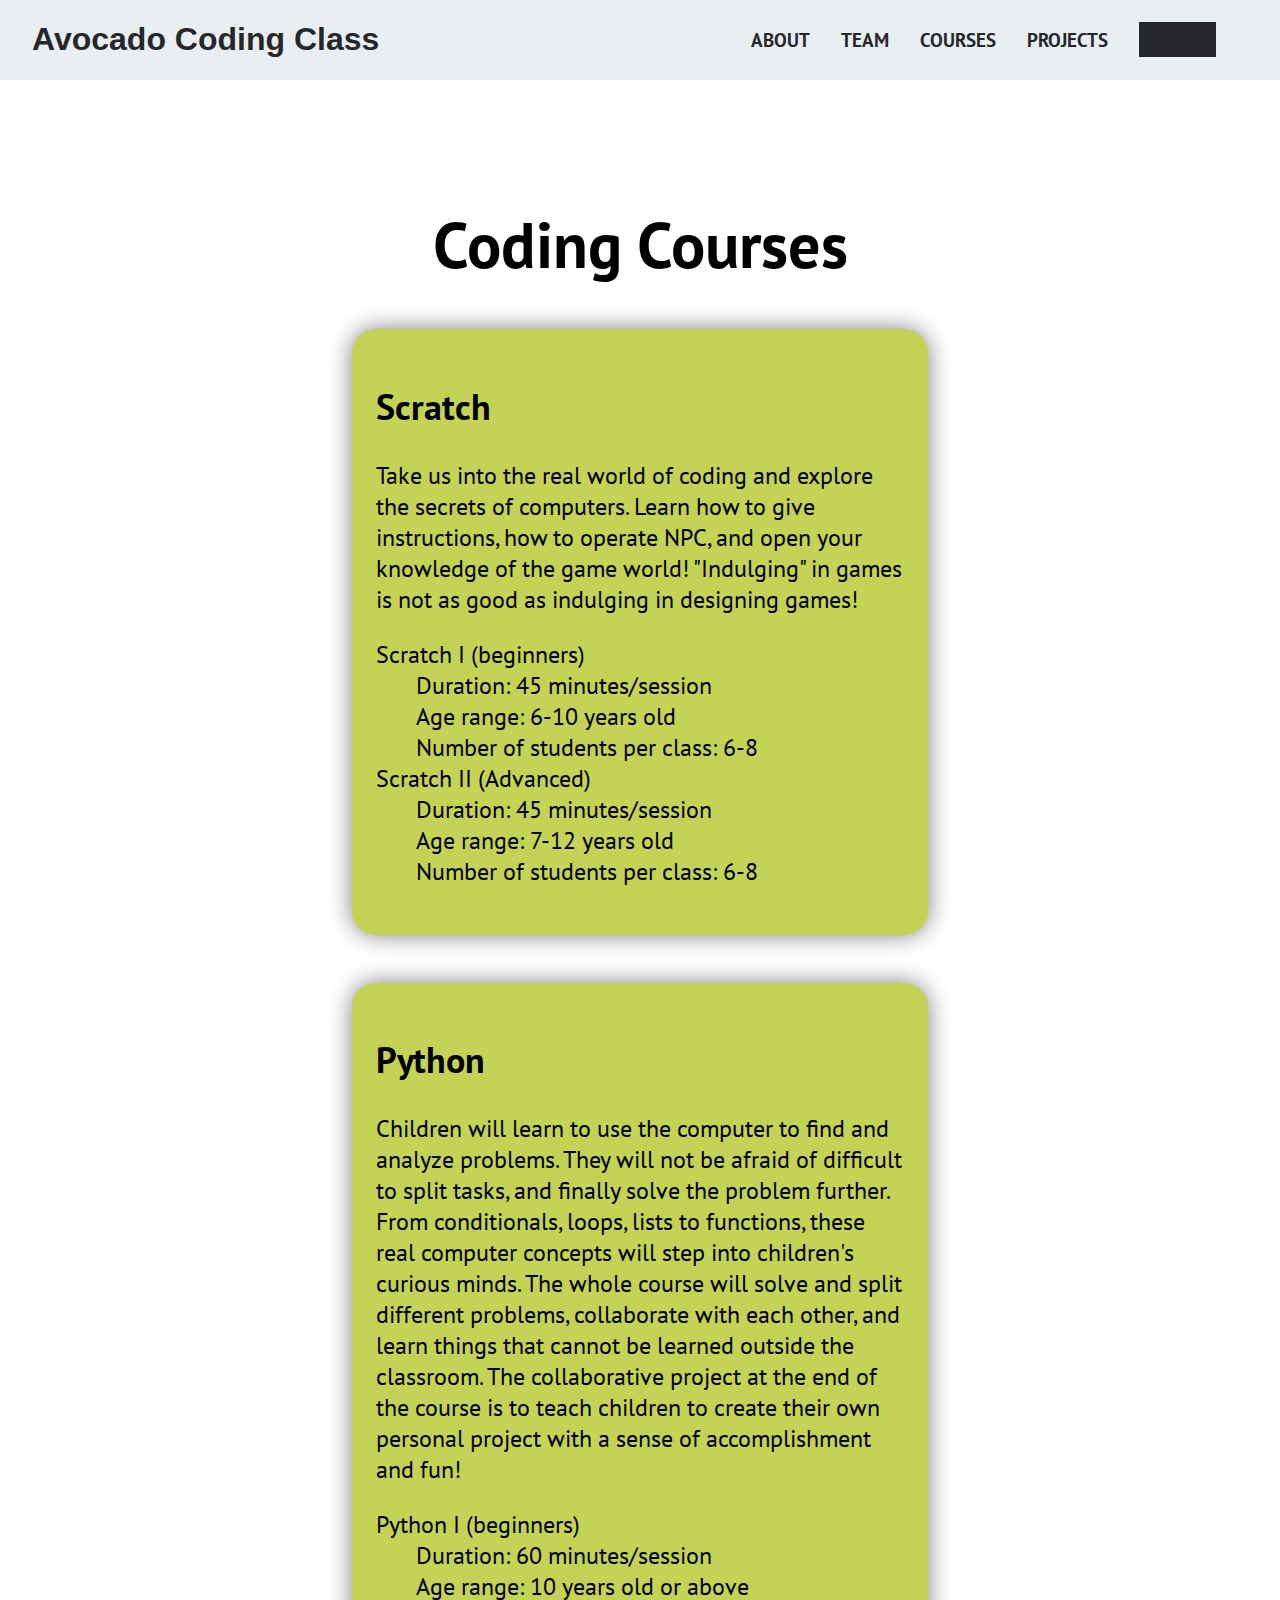
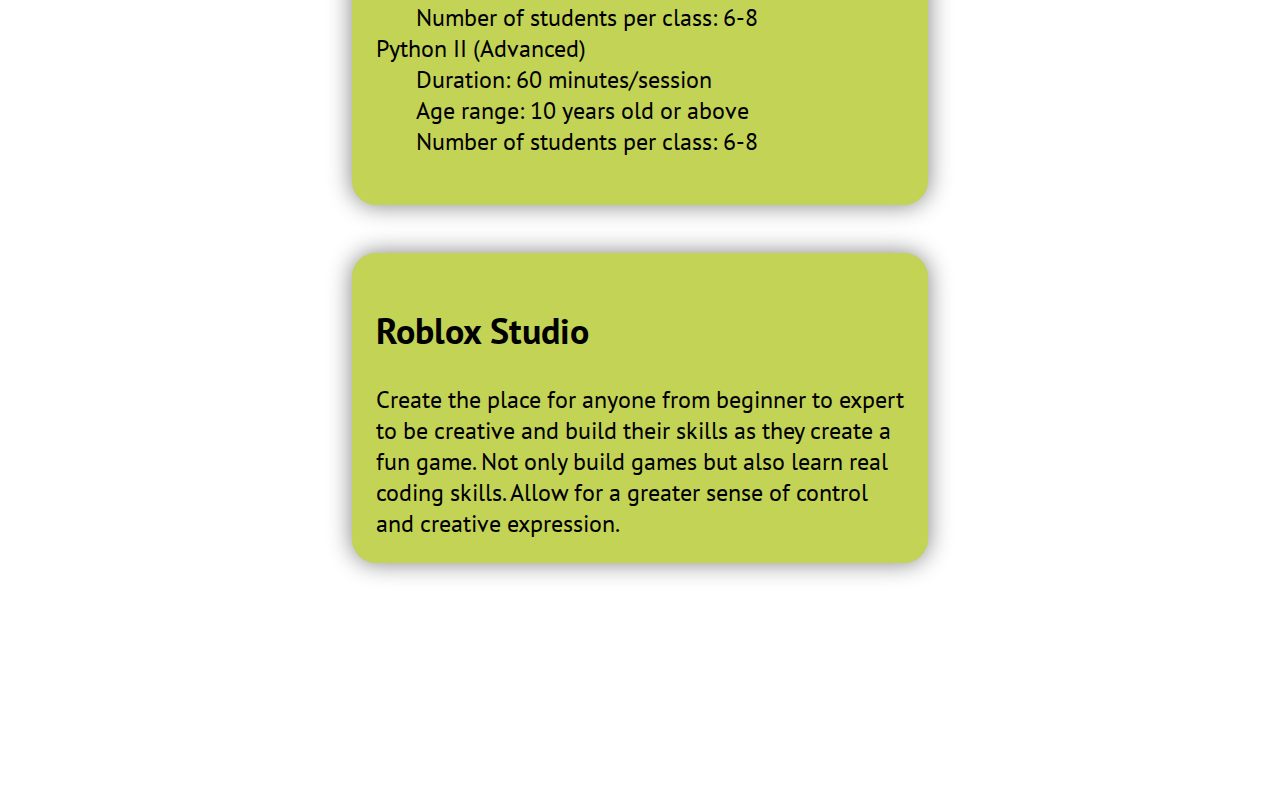
==== courses.html @ 990689c0 "ver2.1test" ====
<!DOCTYPE html>
<html lang="en" class="background_img">
<head>
    <meta charset="UTF-8">
    <meta http-equiv="X-UA-Compatible" content="IE=edge">
    <meta name="viewport" content="width=device-width, initial-scale=1.0">
    <title>Avocado Learning</title>
    <link href="avocadostyle.css" type="text/css" rel="stylesheet" media="screen"/>
    <link rel="preconnect" href="https://fonts.googleapis.com">
    <link rel="preconnect" href="https://fonts.gstatic.com" crossorigin>
    <link href="https://fonts.googleapis.com/css2?family=PT+Sans&display=swap" rel="stylesheet">
    
</head>
<body>
    <!-- Nav Bar-->
    <page-header></page-header>

    <!-- courses-->
    <section id="courses_container">
        <h1>Coding Courses</h1>
        
        <article id="course_columns">
            <div class="course_box">
                <h2 class="classname">Scratch</h2>
                <div class="classdescription">Take us into the real world of coding and explore the secrets of computers. Learn how to give instructions, how to operate NPC, and open your knowledge of the game world! "Indulging" in games is not as good as indulging in designing games!
                </div>
                <p class="learnmore">
                    <dt>Scratch I (beginners)</dt>
                    <dd>Duration: 45 minutes/session</dd>
                    <dd>Age range: 6-10 years old</dd>
                    <dd>Number of students per class: 6-8</dd>
                    <dt>Scratch II (Advanced)</dt>
                    <dd>Duration: 45 minutes/session</dd>
                    <dd>Age range: 7-12 years old</dd>
                    <dd>Number of students per class: 6-8</dd>
                </p>
            </div>

            <div class="course_box">
                <h2 class="classname">Python</h2>
                <div class="classdescription">Children will learn to use the computer to find and analyze problems. They will not be afraid of difficult to split tasks, and finally solve the problem further.
                        From conditionals, loops, lists to functions, these real computer concepts will step into children's curious minds.
                        The whole course will solve and split different problems, collaborate with each other, and learn things that cannot be learned outside the classroom.
                        The collaborative project at the end of the course is to teach children to create their own personal project with a sense of accomplishment and fun!
                </div>
                <p class="learnmore">
                    <dt>Python I (beginners)</dt>
                    <dd>Duration: 60 minutes/session</dd>
                    <dd>Age range: 10 years old or above</dd>
                    <dd>Number of students per class: 6-8</dd>

                    <dt>Python II (Advanced)</dt>
                    <dd>Duration: 60 minutes/session</dd>
                    <dd>Age range: 10 years old or above</dd>
                    <dd>Number of students per class: 6-8</dd>
                </p>
            </div>
            <div class="course_box">
                <h2 class="classname">Roblox Studio</h2>
                <div class="classdescription">Create the place for anyone from beginner to expert to be creative and build their skills as they create a fun game. Not only build games but also learn real coding skills. Allow for a greater sense of control and creative expression.
                </div>
                <!--
                <p class="learnmore">
                    <dt>Python I (beginners)</dt>
                    <dd>Duration: 45 minutes/session</dd>
                    <dd>Age range: 6 years old or above</dd>
                    <dd>Number of students per class: 6-8</dd>
                </p>-->
            </div>
        </article>
        
    </section>
    <script src= navbar.js></script>
    <script src= app.js></script>
</body>    
</html>
---- avocadostyle.css ----
:root {
    --background: rgba(166, 204, 142);
    --headerfontcolor: #26272A;
    --fontcolor: rgb(195, 211, 86);
    font-size: 16px;
    /*background-color: rgb(240, 228, 151);*/
  }
  
*, *::before, *::after {
    box-sizing: border-box;
  }
  
body {
      padding: 0;
      margin: 0;
      font-family: 'PT Sans', sans-serif;
      font-weight: 400;
  }
/*
.background_img {
    background-image: url("IMG_4801.jpg");
    background-attachment: fixed;
    background-position: center;
    background-size:auto;
}*/

/* navigation bar styles */

#navbar_header {
    background-color: #E9EEF1;
    text-align: center;
    position: fixed;
    z-index:999;
    width: 100%;
    
}



.logo {
    font-family: 'Palette Mosaic', cursive;
    font-family: 'Roboto', sans-serif;
}

nav {
    position: absolute;
    text-align: right;
    top: 100%;
    right: 0;
    background: var(--background);
    width: 100%;
    transform: scale(1, 0);
    transform-origin: top;
    transition: transform 400ms ease-in-out;
}

nav ul {
    margin: 0;
    padding: 0;
    list-style: none;
}

nav li {
    margin-bottom: 1em;
    margin-right: 1em;
}

nav a {
    color: var(--headerfontcolor);
    font-weight: bold;
    text-decoration: none;
    font-size: 1.2rem;
    text-transform: uppercase;
    opacity: 0;
    transition: opacity 150ms ease-in-out;
}

#navbar_header a {
    text-decoration: none;
    color: var(--headerfontcolor);
}

#signup_button {
    background-color: var(--headerfontcolor);
    color: white;
    font-weight: bolder;
    padding: 5px;
}

nav a:hover {
    color: #000;
}

.nav-toggle:checked ~ nav {
    transform: scale(1, 1);
}

.nav-toggle:checked ~ nav a {
    opacity: 1;
    transition: opacity 250ms ease-in-out 250ms;
}

/* nav bar toggle */
.nav-toggle {
    display: none;
}

.nav-toggle-label {
    position: absolute;
    top: 0;
    right: 0;
    margin-right: 1em;
    height: 100%;
    display: flex;
    align-items: center;
}

.nav-toggle-label span,
.nav-toggle-label span::before,
.nav-toggle-label span::after {
    display: block;
    background: var(--headerfontcolor);
    height: 2px;
    width: 2em;
    border-radius: 2px;
    position: relative;
}

.highlight {
    border-bottom: 4px solid rgb(132, 0, 255);
  }

.nav-toggle-label span::before,
.nav-toggle-label span::after {
    content: '';
    position: absolute;
}

.nav-toggle-label span::before {
    bottom: 7px;
}

.nav-toggle-label span::after {
    top: 7px;
}

@media screen and (min-width: 800px) {
    .nav-toggle-label {
        display: none;
    }

    header {
        display: flex;
        justify-content: space-between;
        
    }
    .logo {
        margin-left: 1em;
    }
    nav {
        all:unset;
        display:flex;
        margin-right: 3em;
        align-items: center;
    }

    nav ul {
        display:flex;
        align-items: center;
        
    }
    nav li {
        margin-left: 15px;
        margin-bottom: 0;
    }

    nav a {
        opacity: 1;
        position: relative;
    }

    nav a::before {
        content: '';
        display:block;
        height: 3px;
        background: darkgray;
        position: absolute;
        top: 1.2em;
        left: 0;
        right: 0;
        transform: scale(0,1);
        transition: transform ease-in-out 250ms;

    }

    nav a:hover::before {
        transform: scale(1,1);
    }
}


/*===== Hero =====*/
#hero_container {
    width:96%;
    padding-top: 5em;
    margin: 0 auto;
    display:flex;
    justify-content: center;
    align-items: center; 
}

#hero_box {
    padding: 8em 2em;
    height: 1000px;
    display: block;
    justify-content: center;
    align-items: center;
    text-align: center;
    background-image: url("IMG_4801.jpg");
    background-position: center;
    background-size:cover;
}

#quotation {
    font-size: 5rem;
    font-weight: bolder;
    color:white;
    text-shadow: 2px 2px 15px #26272a;
}

#author {
    text-align: right;
    margin-top: 2em;
    font-size: 3rem;
}

/*===== About =====*/

#about_container {
    margin: -6em auto;
    padding: 2em;
    background-color: var(--background);
    width: 90%;
    position: absolute;
    right: 0;
    left: 0;
    
}

#about_box {
    display: flex;
    justify-content: center;
    align-content: center;
    margin: 0 auto;
    padding: 3em;
    flex-wrap: wrap;
}

#about_pic {
    width: 100%;
    
}

#about_section h1 {
    font-size: 5rem;
    font-weight: bolder;
    text-align: center;
}

#about_section h2 {
    font-size: 2rem;
    font-weight: bolder;
}

#about_section p {
    font-size: 1.3rem;
    font-weight: bolder;
    text-align: center;
    margin-bottom: 0.3em;
}
#about_section button {
    font-size: 1.3rem;
    font-weight: bolder;
    display:block;
    margin: 0 auto;
}

/*===== Team =====*/

#team_member_container {
    width: 100%;
    
    padding:10em;
}

#team_member_container h1{
    margin:0 0;
    text-align: center;
    font-size: 4rem;
    font-weight: bolder;
}
#teachingteam_box {
    margin-bottom: 2em;
    
    font-size: 1.5rem;
    
}

.teammember_profiles {
    background-color: var(--fontcolor);
    padding: 0 2em;
    margin: 1.5em auto;
    text-align: left;
    overflow: hidden;
    max-width: 900px;
    border-radius: 1em;
    border: 1px gray;
    box-shadow: 0 0 1em gray;
}



.team_member_name {
    text-align: center;
}

.teacher_photos {
    height: 10em;
    margin: 0 1em 1em 0;
    float: left;
   
}
/*===== Courses =====*/

#courses_container {
    width: 100%;
    padding: 10em;
    
}

#courses_container h1 {
    text-align: center;
    font-size: 4rem;
    font-weight: bolder;
}


#course_columns {
    margin: 1em auto;
    display:flex;
    justify-content: center;
    align-content: center;
    flex-wrap: wrap;
    
}

.course_box {
    max-width: 576px;
    margin: 0 1em 2em 1em;
    padding: 1em;
    font-size: 1.5rem;
    background-color: var(--fontcolor);
    border-radius: 1em;
    border: 1px gray;
    box-shadow: 0 0 1em gray;
}

/*===== Sign Up =====*/


#signup_container {
    max-width: 90%;
    padding-top: 5em;
    margin: 0 auto;
}

#form {
    display: flex;
    justify-content: center;
    flex-wrap: wrap;
}

#signup_container h1 {
    text-align: center;
    font-size: 4vw;
    font-weight: bolder;
    margin-top: 2em;   
}

#signup_container dt {
    font-weight: bold;
}

.class_level_box {
    margin: 0 auto;
    display: flex;
    justify-content: center;
    align-content: center;
    flex-wrap: wrap;
}

.class_levels {
    margin: 2em 2em 1em;
}


.form_control {
    padding:1em;
    margin: 1em 1em;
    min-width: 550px;
    border: 1px solid;
    display:flex;
    flex-direction: column;
}

.form_control .error-message {
    display:none;
}

#submit {
    width: 70%;
    margin: 2em auto;
    display: flex;
    justify-content: center;
}

#primary_contact {
    display: flex;
    justify-content: center;
    align-items: center;
}
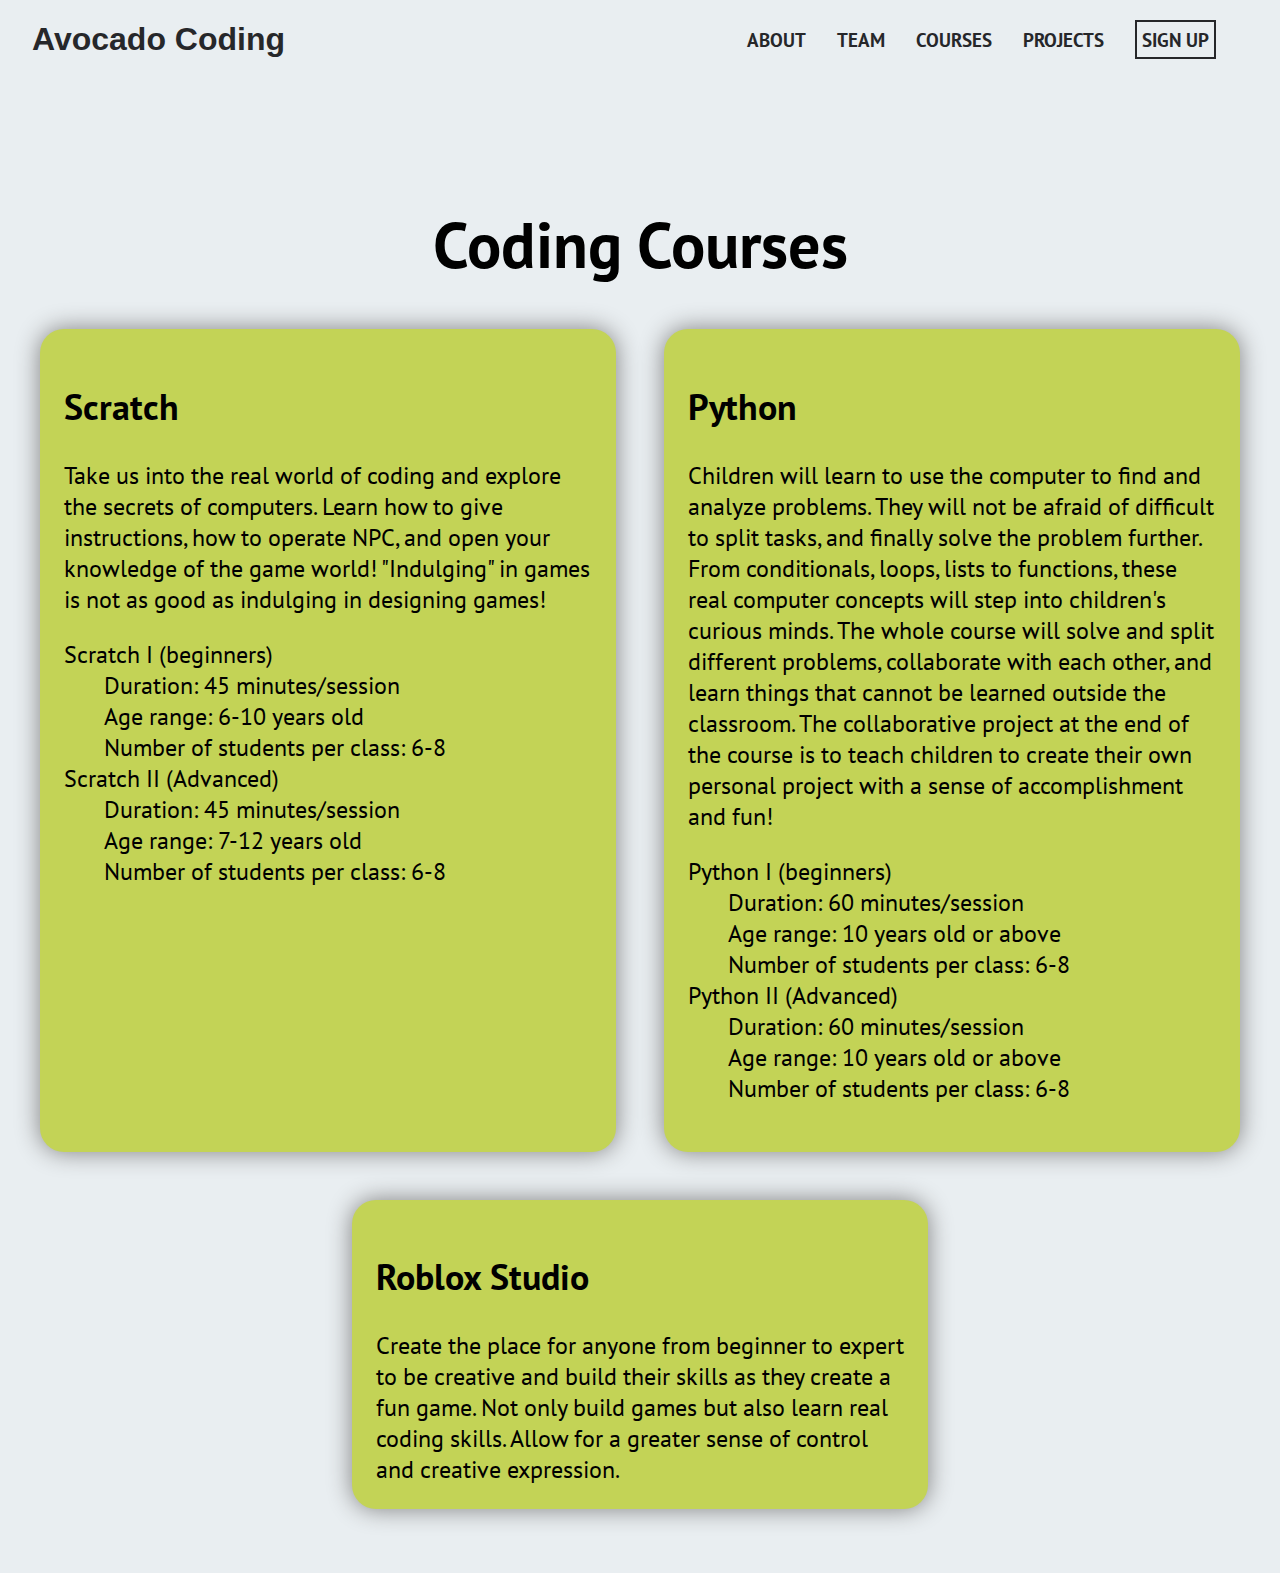
==== commit 671feba6: "form_final" ====
--- a/courses.html
+++ b/courses.html
@@ -71,7 +71,7 @@
         
     </section>
     <script src= navbar.js></script>
-    <script src= app.js></script>
+    
 </body>    
 </html>
 
--- a/avocadostyle.css
+++ b/avocadostyle.css
@@ -1,10 +1,10 @@
-
+/*===GLOBAL===*/
 :root {
     --background: rgba(166, 204, 142);
     --headerfontcolor: #26272A;
     --fontcolor: rgb(195, 211, 86);
     font-size: 16px;
-    /*background-color: rgb(240, 228, 151);*/
+    background-color: #E9EEF1;
   }
   
 *, *::before, *::after {
@@ -25,48 +25,45 @@
     background-size:auto;
 }*/
 
-/* navigation bar styles */
-
+
+/*===NAV BAR===*/
 #navbar_header {
     background-color: #E9EEF1;
     text-align: center;
     position: fixed;
     z-index:999;
     width: 100%;
-    
-}
-
-
+}
 
 .logo {
     font-family: 'Palette Mosaic', cursive;
     font-family: 'Roboto', sans-serif;
 }
 
-nav {
+#menu_nav  {
     position: absolute;
     text-align: right;
     top: 100%;
     right: 0;
-    background: var(--background);
+    background: #e9eef1;
     width: 100%;
     transform: scale(1, 0);
     transform-origin: top;
     transition: transform 400ms ease-in-out;
 }
 
-nav ul {
+#menu_nav  ul {
     margin: 0;
     padding: 0;
     list-style: none;
 }
 
-nav li {
+#menu_nav  li {
     margin-bottom: 1em;
     margin-right: 1em;
 }
 
-nav a {
+#menu_nav  a {
     color: var(--headerfontcolor);
     font-weight: bold;
     text-decoration: none;
@@ -82,26 +79,26 @@
 }
 
 #signup_button {
-    background-color: var(--headerfontcolor);
+    border: 2px solid;
     color: white;
     font-weight: bolder;
     padding: 5px;
 }
 
-nav a:hover {
+#menu_nav  a:hover {
     color: #000;
 }
 
-.nav-toggle:checked ~ nav {
+.nav-toggle:checked ~ #menu_nav {
     transform: scale(1, 1);
 }
 
-.nav-toggle:checked ~ nav a {
+.nav-toggle:checked ~ #menu_nav a {
     opacity: 1;
     transition: opacity 250ms ease-in-out 250ms;
 }
 
-/* nav bar toggle */
+/*===nav bar toggle===*/
 .nav-toggle {
     display: none;
 }
@@ -127,10 +124,6 @@
     position: relative;
 }
 
-.highlight {
-    border-bottom: 4px solid rgb(132, 0, 255);
-  }
-
 .nav-toggle-label span::before,
 .nav-toggle-label span::after {
     content: '';
@@ -145,6 +138,9 @@
     top: 7px;
 }
 
+#nav-btn:hover {
+    cursor: pointer;
+}
 @media screen and (min-width: 800px) {
     .nav-toggle-label {
         display: none;
@@ -158,29 +154,29 @@
     .logo {
         margin-left: 1em;
     }
-    nav {
+    #menu_nav {
         all:unset;
         display:flex;
         margin-right: 3em;
         align-items: center;
     }
 
-    nav ul {
+    #menu_nav ul {
         display:flex;
         align-items: center;
         
     }
-    nav li {
+    #menu_nav li {
         margin-left: 15px;
         margin-bottom: 0;
     }
 
-    nav a {
+    #menu_nav a {
         opacity: 1;
         position: relative;
     }
 
-    nav a::before {
+    #menu_nav a::before {
         content: '';
         display:block;
         height: 3px;
@@ -191,32 +187,28 @@
         right: 0;
         transform: scale(0,1);
         transition: transform ease-in-out 250ms;
-
-    }
-
-    nav a:hover::before {
+    }
+
+    #menu_nav a:hover::before {
         transform: scale(1,1);
     }
 }
 
 
 /*===== Hero =====*/
+
 #hero_container {
-    width:96%;
+    width:97%;
     padding-top: 5em;
     margin: 0 auto;
-    display:flex;
-    justify-content: center;
-    align-items: center; 
+    display: flex;
+    justify-content: center;
+    align-items: center;
 }
 
 #hero_box {
-    padding: 8em 2em;
+    padding: 8em;
     height: 1000px;
-    display: block;
-    justify-content: center;
-    align-items: center;
-    text-align: center;
     background-image: url("IMG_4801.jpg");
     background-position: center;
     background-size:cover;
@@ -231,10 +223,21 @@
 
 #author {
     text-align: right;
-    margin-top: 2em;
+   
     font-size: 3rem;
 }
 
+#hero_btn_container {
+    margin-top: 1em;
+}
+#hero_container a {
+    text-decoration: none;
+    border: 2px solid;
+    color: white;
+    padding:1rem;
+    font-weight: bold;
+    
+}
 /*===== About =====*/
 
 #about_container {
@@ -242,6 +245,7 @@
     padding: 2em;
     background-color: var(--background);
     width: 90%;
+    max-width: 70%;
     position: absolute;
     right: 0;
     left: 0;
@@ -258,24 +262,19 @@
 }
 
 #about_pic {
-    width: 100%;
-    
-}
-
-#about_section h1 {
-    font-size: 5rem;
-    font-weight: bolder;
-    text-align: center;
-}
+    width: 550px;
+    
+}
+
 
 #about_section h2 {
     font-size: 2rem;
-    font-weight: bolder;
+    text-align: center;
 }
 
 #about_section p {
-    font-size: 1.3rem;
-    font-weight: bolder;
+    font-size: 1rem;
+    
     text-align: center;
     margin-bottom: 0.3em;
 }
@@ -335,7 +334,7 @@
 
 #courses_container {
     width: 100%;
-    padding: 10em;
+    padding-top: 10em;
     
 }
 
@@ -367,7 +366,9 @@
 }
 
 /*===== Sign Up =====*/
-
+#signup_form {
+    font-size: 1.2rem;
+}
 
 #signup_container {
     max-width: 90%;
@@ -375,11 +376,6 @@
     margin: 0 auto;
 }
 
-#form {
-    display: flex;
-    justify-content: center;
-    flex-wrap: wrap;
-}
 
 #signup_container h1 {
     text-align: center;
@@ -404,29 +400,117 @@
     margin: 2em 2em 1em;
 }
 
+.form_control .error-message {
+    display:none;
+}
+
+#form {
+    display: flex;
+    justify-content: center;
+    flex-wrap: wrap;
+}
 
 .form_control {
+    width:30%;
     padding:1em;
-    margin: 1em 1em;
+    margin-top: 1em;
     min-width: 550px;
     border: 1px solid;
     display:flex;
     flex-direction: column;
 }
 
-.form_control .error-message {
-    display:none;
+#primary_contact, #student_info, #program_registration {
+    display: flex;
+    justify-content: center;
+    align-items: left;
+}
+
+.fillout_input {
+    font-size: 1.2rem;
+    width: 100%;
+    margin: 0 0 1em 0;
+    background-color: transparent;
+    border-style: none;
+    border-bottom: 1px solid;
+}
+
+#fullname, #student_fullname {
+    display: flex;
+    
+}
+
+#firstname, #student_firstname {
+    width: 50%;
+    margin: 1em 0.5em 3em 0;
+}
+
+#lastname, #student_lastname {
+    width: 50%;
+    margin: 1em 0 3em 0.5em;
+}
+
+#city {
+    width: 45%;
+    margin: 0em 0.5em 3em 0em;
+}
+
+#state {
+    width: 25%;
+    margin: 0em 0.5em 3em 0.5em;
+}
+
+#zip {
+    width: 20%;
+    margin: 0em 0em 3em 0.5em;
+}
+
+.course_checkbox, .gender_radio_btn, .agreement_radio_btn {
+    font-size: 1.2rem;
+    width: 100%;
+    margin: 0 0 1em 0;
+}
+
+.agreement_radio_btn, #find_us_other {
+    display: flex;
 }
 
 #submit {
+    font-size: 1.2rem;
+    font-weight: bold;
     width: 70%;
     margin: 2em auto;
     display: flex;
     justify-content: center;
 }
 
-#primary_contact {
-    display: flex;
-    justify-content: center;
-    align-items: center;
+
+
+
+
+
+
+/*=== FOOTER ===*/
+
+#avocado_coding_footer {
+    width:100%;
+    padding-top: 600px;
+    
+}
+
+#footer_nav  ul {
+    margin: 0;
+    padding: 0;
+    list-style: none;
+}
+
+#footer_nav  li {
+    margin-bottom: 1em;
+    margin-right: 1em;
+    text-align: center;
+}
+
+#footer_nav a {
+    text-decoration: none;
+    
 }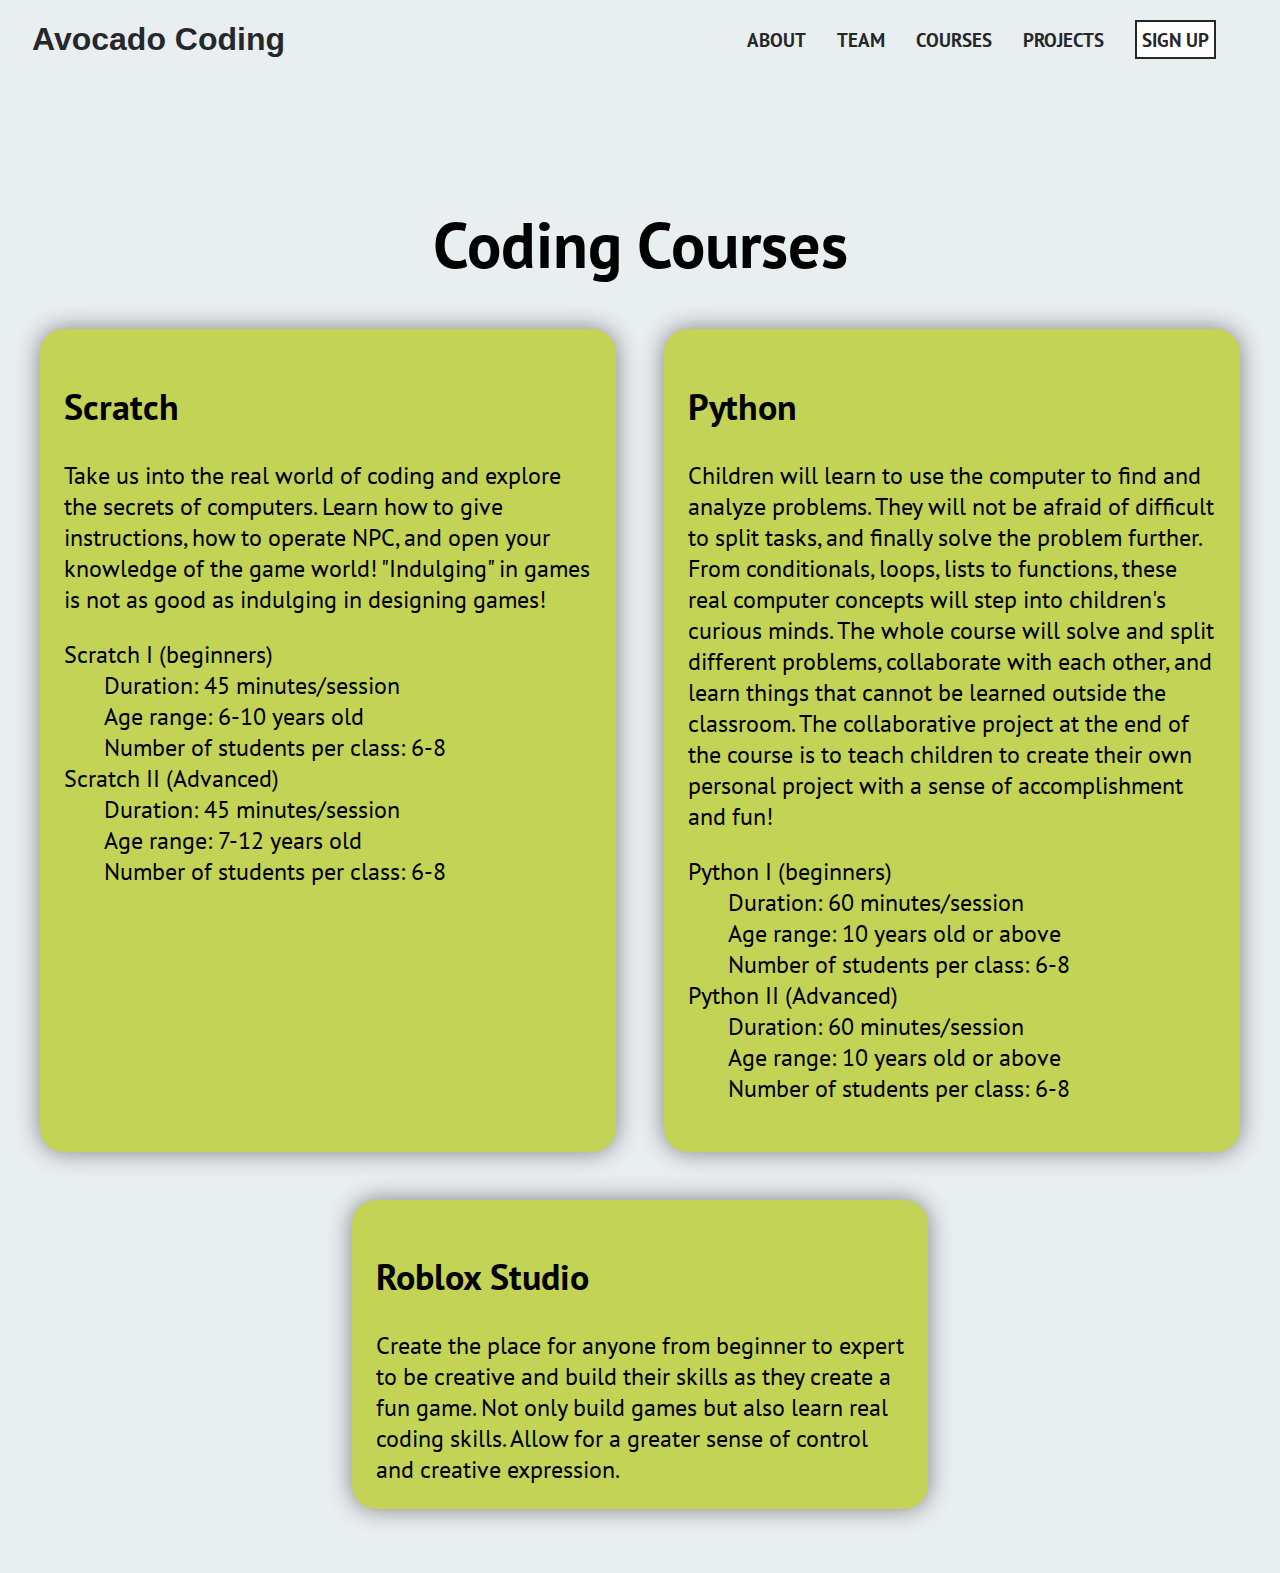
==== commit ad0ec536: "cleanup v1.1" ====
--- a/courses.html
+++ b/courses.html
@@ -69,7 +69,7 @@
             </div>
         </article>
         
-    </section>
+    
     <script src= navbar.js></script>
     
 </body>    
--- a/avocadostyle.css
+++ b/avocadostyle.css
@@ -28,7 +28,7 @@
 
 /*===NAV BAR===*/
 #navbar_header {
-    background-color: #E9EEF1;
+    background-color: white;
     text-align: center;
     position: fixed;
     z-index:999;
@@ -98,6 +98,10 @@
     transition: opacity 250ms ease-in-out 250ms;
 }
 
+#signup_button {
+    white-space: nowrap;
+    background-color: white;
+}
 /*===nav bar toggle===*/
 .nav-toggle {
     display: none;
@@ -142,6 +146,10 @@
     cursor: pointer;
 }
 @media screen and (min-width: 800px) {
+
+    #navbar_header {
+        background-color: #E9EEF1;
+    }
     .nav-toggle-label {
         display: none;
     }
@@ -198,15 +206,15 @@
 /*===== Hero =====*/
 
 #hero_container {
-    width:97%;
-    padding-top: 5em;
+    width:100%;
+    padding: 5em 1em;
     margin: 0 auto;
     display: flex;
     justify-content: center;
     align-items: center;
 }
 
-#hero_box {
+#index_hero_box {
     padding: 8em;
     height: 1000px;
     background-image: url("IMG_4801.jpg");
@@ -215,6 +223,7 @@
 }
 
 #quotation {
+    margin-top:0;
     font-size: 5rem;
     font-weight: bolder;
     color:white;
@@ -223,7 +232,6 @@
 
 #author {
     text-align: right;
-   
     font-size: 3rem;
 }
 
@@ -239,7 +247,6 @@
     
 }
 /*===== About =====*/
-
 #about_container {
     margin: -6em auto;
     padding: 2em;
@@ -248,8 +255,7 @@
     max-width: 70%;
     position: absolute;
     right: 0;
-    left: 0;
-    
+    left: 0;  
 }
 
 #about_box {
@@ -263,9 +269,7 @@
 
 #about_pic {
     width: 550px;
-    
-}
-
+}
 
 #about_section h2 {
     font-size: 2rem;
@@ -274,7 +278,6 @@
 
 #about_section p {
     font-size: 1rem;
-    
     text-align: center;
     margin-bottom: 0.3em;
 }
@@ -286,11 +289,55 @@
 }
 
 /*===== Team =====*/
+#team_hero_container {
+    width:100%;
+    padding: 5em 1em;
+    margin: 0 auto;
+    display: flex;
+    justify-content: center;
+    align-items: center;
+}
+
+#team_hero_box {
+    height: 500px;
+    width:100%;
+    padding: 5em;
+    background-image: url("IMG_4798.jpg");
+    background-position: center;
+    background-size:cover;
+    align-items: left;
+}
+
+#team_hero_header {
+    margin-top:0;
+    font-size: 5rem;
+    font-weight: bolder;
+    color:white;
+    text-shadow: 2px 2px 15px #26272a;
+    text-align: left;
+}
+
+#team_hero_content {
+    text-align: left;
+    font-size: 3rem;
+}
+
+#team_header {
+    font-size: 5rem;
+    font-weight: bolder;
+    color:white;
+    text-shadow: 2px 2px 15px #26272a;
+}
+
+#author {
+    text-align: right;
+   
+    font-size: 3rem;
+}
 
 #team_member_container {
     width: 100%;
-    
-    padding:10em;
+    padding: 10em 2em;
 }
 
 #team_member_container h1{
@@ -301,9 +348,7 @@
 }
 #teachingteam_box {
     margin-bottom: 2em;
-    
     font-size: 1.5rem;
-    
 }
 
 .teammember_profiles {
@@ -351,7 +396,6 @@
     justify-content: center;
     align-content: center;
     flex-wrap: wrap;
-    
 }
 
 .course_box {
@@ -365,65 +409,39 @@
     box-shadow: 0 0 1em gray;
 }
 
-/*===== Sign Up =====*/
-#signup_form {
-    font-size: 1.2rem;
-}
-
+
+/*===Sign Up Form===*/
 #signup_container {
-    max-width: 90%;
-    padding-top: 5em;
+    max-width: 100%;
+    padding: 5em 2em 2em 2em;
     margin: 0 auto;
 }
 
+#form_container {
+    display: flex;
+    justify-content: center;
+    flex-wrap: wrap;
+}
 
 #signup_container h1 {
     text-align: center;
-    font-size: 4vw;
+    font-size: 6vw;
     font-weight: bolder;
     margin-top: 2em;   
-}
-
-#signup_container dt {
-    font-weight: bold;
-}
-
-.class_level_box {
-    margin: 0 auto;
-    display: flex;
-    justify-content: center;
-    align-content: center;
-    flex-wrap: wrap;
-}
-
-.class_levels {
-    margin: 2em 2em 1em;
 }
 
 .form_control .error-message {
     display:none;
 }
 
-#form {
-    display: flex;
-    justify-content: center;
-    flex-wrap: wrap;
-}
-
 .form_control {
-    width:30%;
+    width:100%;
+    font-size: 1.2rem;
     padding:1em;
     margin-top: 1em;
-    min-width: 550px;
     border: 1px solid;
     display:flex;
     flex-direction: column;
-}
-
-#primary_contact, #student_info, #program_registration {
-    display: flex;
-    justify-content: center;
-    align-items: left;
 }
 
 .fillout_input {
@@ -433,46 +451,56 @@
     background-color: transparent;
     border-style: none;
     border-bottom: 1px solid;
-}
-
-#fullname, #student_fullname {
-    display: flex;
-    
-}
+    outline: none;
+}
+
+#primary_fullname, #student_fullname {
+    display: flex;
+} 
 
 #firstname, #student_firstname {
     width: 50%;
-    margin: 1em 0.5em 3em 0;
+    margin: 0.5em 0.5em 1.5em 0;
 }
 
 #lastname, #student_lastname {
     width: 50%;
-    margin: 1em 0 3em 0.5em;
-}
-
-#city {
-    width: 45%;
-    margin: 0em 0.5em 3em 0em;
-}
-
-#state {
-    width: 25%;
-    margin: 0em 0.5em 3em 0.5em;
-}
-
-#zip {
-    width: 20%;
-    margin: 0em 0em 3em 0.5em;
-}
-
-.course_checkbox, .gender_radio_btn, .agreement_radio_btn {
+    margin: 0.5em 0 1.5em 0.5em;
+}
+
+#city, #state, #zip {
+    width: 30%;
+    margin-bottom: 1.5em;
+}
+
+.course_checkbox, .gender_radio_btn, .agreement_radio_btn, .find_us {
     font-size: 1.2rem;
     width: 100%;
+    margin: 0 0 0.5em 0;
+}
+
+#find_us {
+    display:flex;
+    flex-direction: column;
+}
+
+.agreement_radio_btn, #find_us_other {
+    display: flex;
+}
+
+#find_us_other_container{
+    display:flex;
+}
+
+#find_us_other_input{
+    margin-left: 1em;
+    font-size: 1.2rem;
+    width: 100%;
     margin: 0 0 1em 0;
-}
-
-.agreement_radio_btn, #find_us_other {
-    display: flex;
+    background-color: transparent;
+    border-style: none;
+    border-bottom: 1px solid;
+    outline: none;
 }
 
 #submit {
@@ -482,12 +510,7 @@
     margin: 2em auto;
     display: flex;
     justify-content: center;
-}
-
-
-
-
-
+} 
 
 
 /*=== FOOTER ===*/
@@ -513,4 +536,21 @@
 #footer_nav a {
     text-decoration: none;
     
-}+}
+
+
+/* error/success handling */
+.form-control.success input{
+    border-color: green;
+}
+
+.form-control.error input {
+    border-color: red;
+}
+
+
+.form-control.error .error-message {
+    color: red;
+    display:block;
+}
+
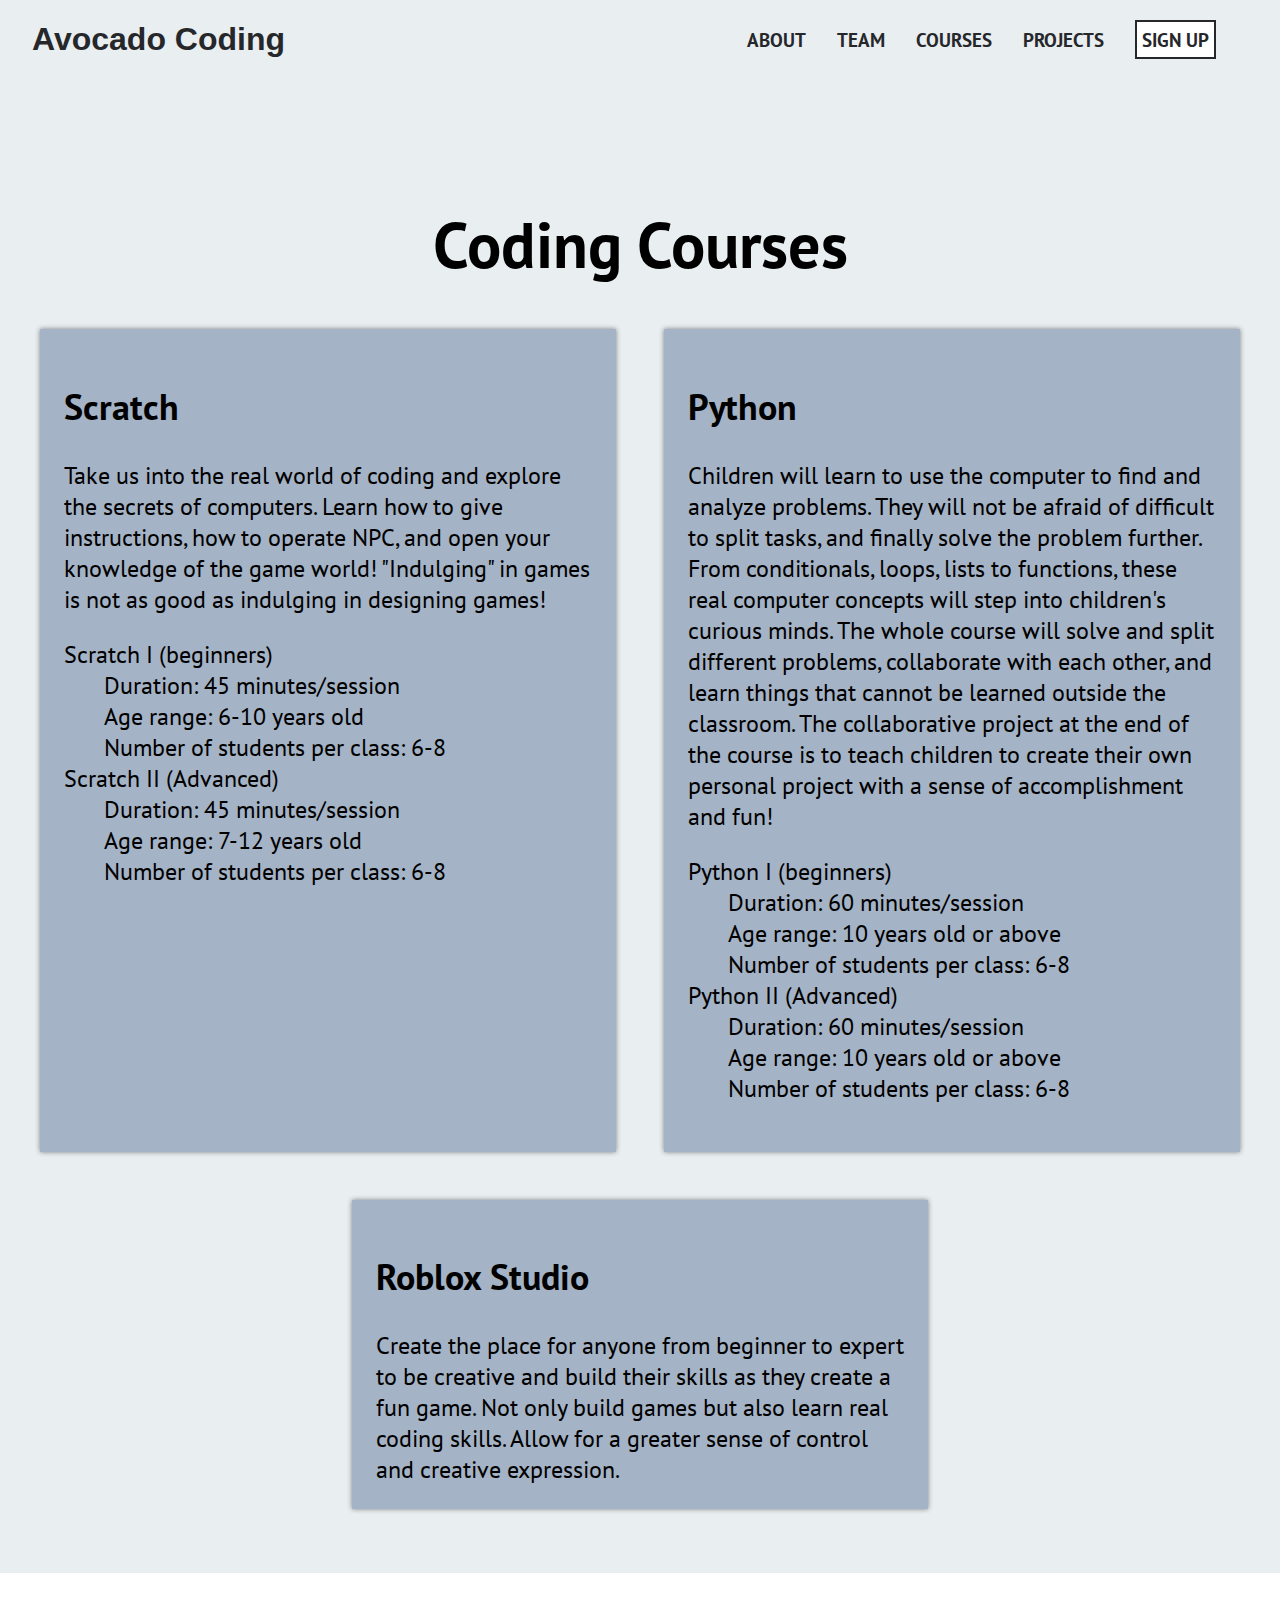
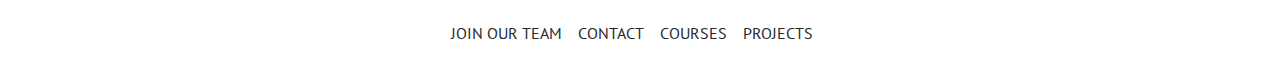
==== commit aefc45a7: "09.07 v1" ====
--- a/courses.html
+++ b/courses.html
@@ -68,9 +68,13 @@
                 </p>-->
             </div>
         </article>
-        
+    </section>
+    
+    <!-- Nav Bar-->
+    <page-footer></page-footer>
     
     <script src= navbar.js></script>
+    <script src= footer.js></script>
     
 </body>    
 </html>
--- a/avocadostyle.css
+++ b/avocadostyle.css
@@ -1,6 +1,6 @@
 /*===GLOBAL===*/
 :root {
-    --background: rgba(166, 204, 142);
+    --background: rgb(164, 179, 197);
     --headerfontcolor: #26272A;
     --fontcolor: rgb(195, 211, 86);
     font-size: 16px;
@@ -154,7 +154,7 @@
         display: none;
     }
 
-    header {
+    #navbar_header {
         display: flex;
         justify-content: space-between;
         
@@ -202,25 +202,56 @@
     }
 }
 
-
-/*===== Hero =====*/
+/*=== FOOTER ===*/
+
+#avocado_coding_footer {
+    width:100%;
+    padding-top: 50px;
+    background-color: white;
+}
+
+#footer_nav  ul {
+    margin: 0;
+    padding: 0;
+    list-style: none;
+    display: flex;
+    flex-direction: row;
+    justify-content: center;
+    
+}
+
+#footer_nav  li {
+    margin-bottom: 1em;
+    margin-right: 1em;
+    text-align: center;
+}
+
+#footer_nav a {
+    text-decoration: none;
+    color: var(--headerfontcolor);
+    text-transform: uppercase; 
+}
+
+/*===== About_Hero =====*/
+#index_container {
+    height: 1800px;
+}
 
 #hero_container {
-    width:100%;
-    padding: 5em 1em;
+    padding: 0 4em;
+    max-width: 90%;
+    height: 1000px;
     margin: 0 auto;
     display: flex;
     justify-content: center;
     align-items: center;
-}
-
-#index_hero_box {
-    padding: 8em;
-    height: 1000px;
+    position:relative;
     background-image: url("IMG_4801.jpg");
     background-position: center;
     background-size:cover;
-}
+    
+}
+
 
 #quotation {
     margin-top:0;
@@ -233,12 +264,15 @@
 #author {
     text-align: right;
     font-size: 3rem;
+    color:white;
+    text-shadow: 2px 2px 15px #26272a;
 }
 
 #hero_btn_container {
-    margin-top: 1em;
-}
-#hero_container a {
+    margin-top: 2em;
+}
+
+.hero_btn {
     text-decoration: none;
     border: 2px solid;
     color: white;
@@ -246,16 +280,51 @@
     font-weight: bold;
     
 }
+
+@media screen and (min-width: 800px) {
+    #hero_container {
+        padding: 2em;
+        max-width: 75%;
+        height: 1000px;
+        margin: 0 auto;
+        display: flex;
+        justify-content: center;
+        align-items: center;
+        position:relative;
+        background-image: url("IMG_4801.jpg");
+        background-position: center;
+        background-size:cover;
+    }
+
+    #index_hero_box {
+        padding: 10em;
+        height: 1000px;
+        background-image: url("IMG_4801.jpg");
+        background-position: center;
+        background-size:cover;
+    }
+    
+    .hero_btn {
+        text-decoration: none;
+        border: 2px solid;
+        color: white;
+        padding:1rem;
+        margin-right: 1em;
+        font-weight: bold;
+        box-shadow: 1px 1px 10px #7d8086;
+        background-color: var(--background);
+    }
+}
+
 /*===== About =====*/
 #about_container {
-    margin: -6em auto;
-    padding: 2em;
     background-color: var(--background);
-    width: 90%;
     max-width: 70%;
     position: absolute;
+    top: 950px;
+    left: 0;
     right: 0;
-    left: 0;  
+    margin: auto;  
 }
 
 #about_box {
@@ -304,8 +373,7 @@
     padding: 5em;
     background-image: url("IMG_4798.jpg");
     background-position: center;
-    background-size:cover;
-    align-items: left;
+    background-size:cover; 
 }
 
 #team_hero_header {
@@ -314,30 +382,12 @@
     font-weight: bolder;
     color:white;
     text-shadow: 2px 2px 15px #26272a;
-    text-align: left;
-}
-
-#team_hero_content {
-    text-align: left;
-    font-size: 3rem;
-}
-
-#team_header {
-    font-size: 5rem;
-    font-weight: bolder;
-    color:white;
-    text-shadow: 2px 2px 15px #26272a;
-}
-
-#author {
-    text-align: right;
-   
-    font-size: 3rem;
+    text-align: center;
 }
 
 #team_member_container {
     width: 100%;
-    padding: 10em 2em;
+    
 }
 
 #team_member_container h1{
@@ -346,21 +396,24 @@
     font-size: 4rem;
     font-weight: bolder;
 }
+
 #teachingteam_box {
     margin-bottom: 2em;
     font-size: 1.5rem;
+    display:flex;
+    flex-wrap: wrap;
+    
 }
 
 .teammember_profiles {
-    background-color: var(--fontcolor);
+    background-color: var(--background);
     padding: 0 2em;
-    margin: 1.5em auto;
+    margin: 1em auto;
     text-align: left;
     overflow: hidden;
-    max-width: 900px;
-    border-radius: 1em;
+    width: 550px;
     border: 1px gray;
-    box-shadow: 0 0 1em gray;
+    box-shadow: 0 0 5px gray;
 }
 
 
@@ -403,10 +456,10 @@
     margin: 0 1em 2em 1em;
     padding: 1em;
     font-size: 1.5rem;
-    background-color: var(--fontcolor);
-    border-radius: 1em;
+    background-color: var(--background);
+    
     border: 1px gray;
-    box-shadow: 0 0 1em gray;
+    box-shadow: 0 0 5px gray;
 }
 
 
@@ -435,10 +488,10 @@
 }
 
 .form_control {
-    width:100%;
+    width:550px;
     font-size: 1.2rem;
     padding:1em;
-    margin-top: 1em;
+    margin: 1em auto;
     border: 1px solid;
     display:flex;
     flex-direction: column;
@@ -459,12 +512,12 @@
 } 
 
 #firstname, #student_firstname {
-    width: 50%;
+  
     margin: 0.5em 0.5em 1.5em 0;
 }
 
 #lastname, #student_lastname {
-    width: 50%;
+
     margin: 0.5em 0 1.5em 0.5em;
 }
 
@@ -513,30 +566,7 @@
 } 
 
 
-/*=== FOOTER ===*/
-
-#avocado_coding_footer {
-    width:100%;
-    padding-top: 600px;
-    
-}
-
-#footer_nav  ul {
-    margin: 0;
-    padding: 0;
-    list-style: none;
-}
-
-#footer_nav  li {
-    margin-bottom: 1em;
-    margin-right: 1em;
-    text-align: center;
-}
-
-#footer_nav a {
-    text-decoration: none;
-    
-}
+
 
 
 /* error/success handling */
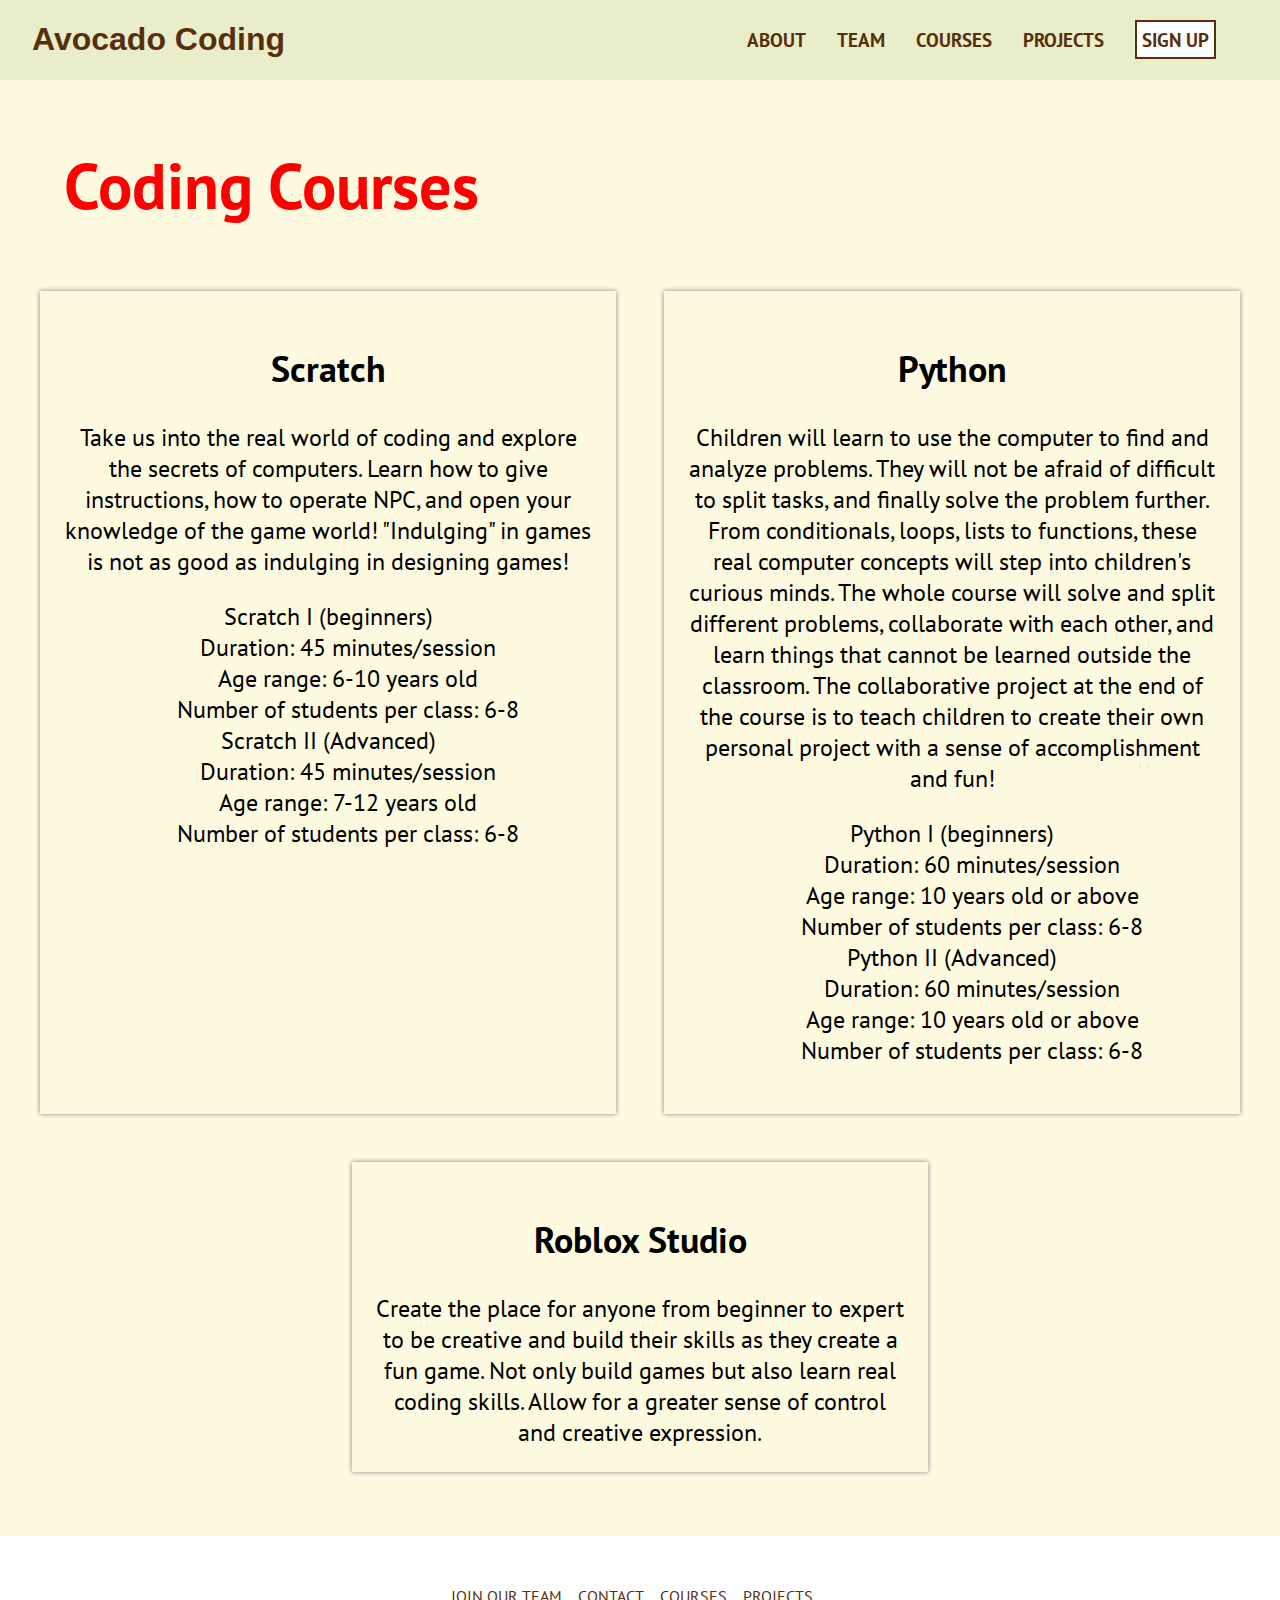
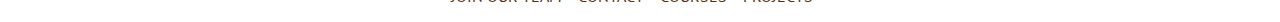
==== commit 48f1852f: "10.03.ver1" ====
--- a/courses.html
+++ b/courses.html
@@ -17,8 +17,9 @@
 
     <!-- courses-->
     <section id="courses_container">
-        <h1>Coding Courses</h1>
-        
+        <div>
+            <h1>Coding Courses</h1>
+        </div>
         <article id="course_columns">
             <div class="course_box">
                 <h2 class="classname">Scratch</h2>
@@ -70,7 +71,7 @@
         </article>
     </section>
     
-    <!-- Nav Bar-->
+    <!-- Footer-->
     <page-footer></page-footer>
     
     <script src= navbar.js></script>
--- a/avocadostyle.css
+++ b/avocadostyle.css
@@ -1,10 +1,14 @@
 /*===GLOBAL===*/
 :root {
-    --background: rgb(164, 179, 197);
-    --headerfontcolor: #26272A;
-    --fontcolor: rgb(195, 211, 86);
+    --background: rgb(254, 250, 224);
+    --hero: rgb(233, 245, 219);
+    --headerfontcolor: rgb(212, 163, 115);
+    --avogreen: rgb(204, 213, 174);
+    --avogreenL: rgb(233, 237, 201);
+    --darkgreen: rgb(40, 54, 24);
+    --darkbrown: rgb(88, 47, 14);
     font-size: 16px;
-    background-color: #E9EEF1;
+    background-color: var(--background);
   }
   
 *, *::before, *::after {
@@ -28,7 +32,7 @@
 
 /*===NAV BAR===*/
 #navbar_header {
-    background-color: white;
+    background-color: var(--avogreenL);
     text-align: center;
     position: fixed;
     z-index:999;
@@ -45,7 +49,7 @@
     text-align: right;
     top: 100%;
     right: 0;
-    background: #e9eef1;
+    background: var(--background);
     width: 100%;
     transform: scale(1, 0);
     transform-origin: top;
@@ -64,7 +68,7 @@
 }
 
 #menu_nav  a {
-    color: var(--headerfontcolor);
+    color: var(--darkbrown);
     font-weight: bold;
     text-decoration: none;
     font-size: 1.2rem;
@@ -75,7 +79,7 @@
 
 #navbar_header a {
     text-decoration: none;
-    color: var(--headerfontcolor);
+    color: var(--darkbrown);
 }
 
 #signup_button {
@@ -121,7 +125,7 @@
 .nav-toggle-label span::before,
 .nav-toggle-label span::after {
     display: block;
-    background: var(--headerfontcolor);
+    background: var(--darkbrown);
     height: 2px;
     width: 2em;
     border-radius: 2px;
@@ -147,9 +151,7 @@
 }
 @media screen and (min-width: 800px) {
 
-    #navbar_header {
-        background-color: #E9EEF1;
-    }
+   
     .nav-toggle-label {
         display: none;
     }
@@ -228,18 +230,18 @@
 
 #footer_nav a {
     text-decoration: none;
-    color: var(--headerfontcolor);
+    color: var(--darkbrown);
     text-transform: uppercase; 
 }
 
-/*===== About_Hero =====*/
+/*===== About=====*/
 #index_container {
     height: 1800px;
 }
 
 #hero_container {
     padding: 0 4em;
-    max-width: 90%;
+    max-width: 95%;
     height: 1000px;
     margin: 0 auto;
     display: flex;
@@ -249,16 +251,15 @@
     background-image: url("IMG_4801.jpg");
     background-position: center;
     background-size:cover;
-    
-}
-
+}
 
 #quotation {
     margin-top:0;
-    font-size: 5rem;
-    font-weight: bolder;
+    font-size: 2.5rem;
+    font-weight: 1000;
     color:white;
     text-shadow: 2px 2px 15px #26272a;
+    text-transform: uppercase;
 }
 
 #author {
@@ -270,15 +271,108 @@
 
 #hero_btn_container {
     margin-top: 2em;
-}
-
-.hero_btn {
+    display: flex;
+}
+
+.hero_btn_light {
     text-decoration: none;
     border: 2px solid;
-    color: white;
+    color: var(--hero);
     padding:1rem;
     font-weight: bold;
-    
+    margin: 1em;
+    
+}
+
+.hero_btn_dark {
+    text-decoration: none;
+    border: 2px solid var(--hero);
+    background-color: var(--hero);
+    color: var(--darkbrown);
+    padding:1rem;
+    font-weight: bold;
+    margin: 1em;
+}
+
+#about_container {
+    background-color: var(--avogreen);
+    max-width: 85%;
+    position: absolute;
+    top: 950px;
+    left: 0;
+    right: 0;
+    margin: auto;  
+}
+
+#about_box {
+    display: flex;
+    justify-content: center;
+    align-content: center;
+    margin: 0 auto;
+    padding: 3em;
+    flex-wrap: wrap;
+}
+
+#about_pic {
+    width: calc(100% + 5em);
+    display:flex;
+    margin: 0 auto;
+}
+
+#about_section h2 {
+    font-size: 2rem;
+    text-align: center;
+}
+
+#about_section p {
+    font-size: 1rem;
+    text-align: center;
+    margin-bottom: 0.3em;
+    color: var(--darkgreen);
+}
+#about_section button {
+    font-size: 1.3rem;
+    font-weight: bolder;
+    display:block;
+    margin: 0 auto;
+}
+
+@media screen and (min-width: 420px) {
+    #hero_container {
+        padding: 2em;
+        max-width: 75%;
+        height: 1000px;
+        margin: 0 auto;
+        display: flex;
+        justify-content: center;
+        align-items: center;
+        position:relative;
+        background-image: url("IMG_4801.jpg");
+        background-position: center;
+        background-size:cover;
+    }
+
+    #quotation {
+        margin-top:0;
+        font-size: 4rem;
+        font-weight: 1000;
+        color:white;
+        text-shadow: 2px 2px 15px #26272a;
+        text-transform: uppercase;
+    }
+
+    #about_pic {
+        width: 100%;
+        
+    }
+
+    #index_hero_box {
+        padding: 10em;
+        height: 1000px;
+        background-image: url("IMG_4801.jpg");
+        background-position: center;
+        background-size:cover;
+    }
 }
 
 @media screen and (min-width: 800px) {
@@ -296,6 +390,15 @@
         background-size:cover;
     }
 
+    #quotation {
+        margin-top:0;
+        font-size: 4.5rem;
+        font-weight: 1000;
+        color:white;
+        text-shadow: 2px 2px 15px #26272a;
+        text-transform: uppercase;
+    }
+
     #index_hero_box {
         padding: 10em;
         height: 1000px;
@@ -303,58 +406,6 @@
         background-position: center;
         background-size:cover;
     }
-    
-    .hero_btn {
-        text-decoration: none;
-        border: 2px solid;
-        color: white;
-        padding:1rem;
-        margin-right: 1em;
-        font-weight: bold;
-        box-shadow: 1px 1px 10px #7d8086;
-        background-color: var(--background);
-    }
-}
-
-/*===== About =====*/
-#about_container {
-    background-color: var(--background);
-    max-width: 70%;
-    position: absolute;
-    top: 950px;
-    left: 0;
-    right: 0;
-    margin: auto;  
-}
-
-#about_box {
-    display: flex;
-    justify-content: center;
-    align-content: center;
-    margin: 0 auto;
-    padding: 3em;
-    flex-wrap: wrap;
-}
-
-#about_pic {
-    width: 550px;
-}
-
-#about_section h2 {
-    font-size: 2rem;
-    text-align: center;
-}
-
-#about_section p {
-    font-size: 1rem;
-    text-align: center;
-    margin-bottom: 0.3em;
-}
-#about_section button {
-    font-size: 1.3rem;
-    font-weight: bolder;
-    display:block;
-    margin: 0 auto;
 }
 
 /*===== Team =====*/
@@ -365,6 +416,7 @@
     display: flex;
     justify-content: center;
     align-items: center;
+    color: var(--darkgreen);
 }
 
 #team_hero_box {
@@ -387,7 +439,6 @@
 
 #team_member_container {
     width: 100%;
-    
 }
 
 #team_member_container h1{
@@ -398,16 +449,16 @@
 }
 
 #teachingteam_box {
-    margin-bottom: 2em;
+    width:90%;
+    margin:0 auto 2em;
     font-size: 1.5rem;
     display:flex;
     flex-wrap: wrap;
-    
 }
 
 .teammember_profiles {
-    background-color: var(--background);
-    padding: 0 2em;
+    background-color: var(--avoseed);
+    padding: 0 1em;
     margin: 1em auto;
     text-align: left;
     overflow: hidden;
@@ -416,27 +467,41 @@
     box-shadow: 0 0 5px gray;
 }
 
-
-
-.team_member_name {
-    text-align: center;
-}
-
+.teammember_profiles h3, .teammember_profiles p {
+    color: var(--darkgreen);
+}
+
+.title {
+    font-style: italic;
+}
 .teacher_photos {
     height: 10em;
     margin: 0 1em 1em 0;
-    float: left;
+    float: right;
    
 }
+
+@media screen and (min-width: 420px) {
+    
+    
+}
+
+@media screen and (min-width: 800px) {
+    
+}
+
 /*===== Courses =====*/
 
 #courses_container {
     width: 100%;
-    padding-top: 10em;
-    
+    padding-top: 5em;
+    text-align: center;
+    margin: 0 auto;
 }
 
 #courses_container h1 {
+    display:flex;
+    margin:1em;
     text-align: center;
     font-size: 4rem;
     font-weight: bolder;
@@ -462,42 +527,177 @@
     box-shadow: 0 0 5px gray;
 }
 
-
-/*===Sign Up Form===*/
-#signup_container {
+@media screen and (min-width: 420px) {
+
+     #courses_container h1 {
+        color:blue;
+        
+        width: 100%;
+        margin:0 auto;
+       
+        text-align: center;
+    }
+}
+
+@media screen and (min-width: 800px) {
+
+    #courses_container h1 {
+        display:none;
+        color: red;
+        display:flex;
+        margin:1em;
+        text-align: center;
+        font-size: 4rem;
+        font-weight: bolder;
+        
+    }
+}
+
+
+/*===Projects===*/
+/* Scrollbar width */
+#project_section ::-webkit-scrollbar {
+    height: 10px;
+}
+
+/*Scrollbar Track */
+#project_section ::-webkit-scrollbar-track {
+background-color: transparent;
+border-radius: 10px;
+}
+
+/*Scrollbar Handle */
+#project_section ::-webkit-scrollbar-thumb {
+background: var(--avogreen); 
+border-radius: 10px;
+}
+
+/*Scrollbar Handle on hover */
+#project_section ::-webkit-scrollbar-thumb:hover {
+background: gray;
+}
+
+#project_section ::-webkit-scrollbar {
+    cursor: pointer; 
+}
+
+#project_section {
+    
+    padding-top: 10em;
+}
+
+.project_videos {
+    height: 140px;
+    width: 250px;
+    
+}
+
+.project_container {
+    width: 90%;
+    border: 1px solid;
+    margin: auto;
+    margin-bottom: 2em;
+    /* border-radius: 15px; */
+    overflow: hidden;
+}
+
+.project_type{ 
+    margin: 0 auto 0 auto;
+    padding-left: 1em;
+    border-bottom: 1px solid;
+    font-size: 1.5em;
+    font-weight: bold;
+    background-color: var(--avoseed);
+}
+
+#project_row { 
+    margin: auto;
+    display: flex;
+    overflow-x: auto;
+    scroll-snap-type: x mandatory;
+    background-color: white;
+}
+
+.project_row { 
+    margin: auto;
+    display: flex;
+    overflow-x: auto;
+    scroll-snap-type: x mandatory;
+    background-color: white;
+}
+
+.individual_project {
+    /* box-shadow: 0 0 10px gray inset; */
+    padding:1em;
+    scroll-snap-align: start;
+}
+
+.project_title {
+    margin:0;
+    padding:0;
+    font-size: 1.15em;
+    font-weight: bold;
+}
+
+.project_description {
+    margin:0;
+    padding:0;
+}
+
+#to_upload_page_btn {
+    font-size: 1.2rem;
+    font-weight: bold;
+    width: 70%;
+    margin: 2em auto;
+    display: flex;
+    justify-content: center;
+    background-color: var(--avogreenL);
+    border: 1px solid;
+    text-decoration: none;
+    color: black;
+}
+
+@media screen and (min-width: 420px) {
+    
+}
+
+@media screen and (min-width: 800px) {
+    
+}
+/*===Up Load===*/
+#upload_section {
     max-width: 100%;
     padding: 5em 2em 2em 2em;
     margin: 0 auto;
 }
 
-#form_container {
-    display: flex;
-    justify-content: center;
-    flex-wrap: wrap;
-}
-
-#signup_container h1 {
-    text-align: center;
-    font-size: 6vw;
+#upload_section h1 {
+    text-align: center;
+    font-size: 2.5rem;
     font-weight: bolder;
-    margin-top: 2em;   
-}
-
-.form_control .error-message {
-    display:none;
-}
-
-.form_control {
-    width:550px;
+}
+
+#upload_section img {
+    width: 25%;
+    margin: auto;
+    display: block; 
+}
+
+#formAjax {
+    width:100%;
     font-size: 1.2rem;
     padding:1em;
     margin: 1em auto;
     border: 1px solid;
     display:flex;
     flex-direction: column;
-}
-
-.fillout_input {
+    background-color: var(--avoseed);
+}
+#formAjax label {
+    font-size: 0.875rem;
+}
+
+#title, #type, #description {
     font-size: 1.2rem;
     width: 100%;
     margin: 0 0 1em 0;
@@ -506,47 +706,76 @@
     border-bottom: 1px solid;
     outline: none;
 }
-
-#primary_fullname, #student_fullname {
-    display: flex;
-} 
-
-#firstname, #student_firstname {
-  
-    margin: 0.5em 0.5em 1.5em 0;
-}
-
-#lastname, #student_lastname {
-
-    margin: 0.5em 0 1.5em 0.5em;
-}
-
-#city, #state, #zip {
-    width: 30%;
-    margin-bottom: 1.5em;
-}
-
-.course_checkbox, .gender_radio_btn, .agreement_radio_btn, .find_us {
+#type:hover {
+    cursor: pointer;
+}
+#fileAjax {
     font-size: 1.2rem;
     width: 100%;
-    margin: 0 0 0.5em 0;
-}
-
-#find_us {
+    margin: 0 0 1em 0;
+    background-color: transparent;
+    border-style: none;
+    
+    outline: none;
+}
+#upload_submit {
+    font-size: 1.2rem;
+    font-weight: bold;
+    width: 70%;
+    margin: 2em auto;
+    display: flex;
+    justify-content: center;
+    background-color: var(--avogreenL);
+    border: 1px solid;
+}
+
+@media screen and (min-width: 420px) {
+    
+}
+
+@media screen and (min-width: 800px) {
+   
+}
+/*===Sign Up Form===*/
+#signup_container {
+    max-width: 100%;
+    padding: 5em 1em 2em;
+    margin: 0 auto;
+}
+
+#form_container {
+    display: flex;
+    justify-content: center;
+    flex-wrap: wrap;
+}
+
+#signup_container h1 {
+    text-align: center;
+    font-size: 6vw;
+    font-weight: bolder;
+    margin-top: 2em;   
+}
+
+.form_control .error-message {
+    display:none;
+}
+
+.form_control {
+    width:95%;
+    font-size: 1.2rem;
+    padding:1em;
+    margin: 1em auto;
+    border: 1px solid;
     display:flex;
     flex-direction: column;
-}
-
-.agreement_radio_btn, #find_us_other {
-    display: flex;
-}
-
-#find_us_other_container{
-    display:flex;
-}
-
-#find_us_other_input{
-    margin-left: 1em;
+    background-color: var(--avoseed);
+}
+
+.form_control h2 {
+    text-align: center;
+}
+
+.fillout_input {
     font-size: 1.2rem;
     width: 100%;
     margin: 0 0 1em 0;
@@ -556,6 +785,55 @@
     outline: none;
 }
 
+#primary_fullname, #student_fullname {
+    display: flex;
+} 
+
+#firstname, #student_firstname {
+  
+    margin: 0.5em 0.5em 1.5em 0;
+}
+
+#lastname, #student_lastname {
+
+    margin: 0.5em 0 1.5em 0.5em;
+}
+
+#city, #state, #zip {
+    width: 30%;
+    margin-bottom: 1.5em;
+}
+
+.course_checkbox, .gender_radio_btn, .agreement_radio_btn, .find_us {
+    font-size: 1.2rem;
+    width: 100%;
+    margin: 0 0 0.5em 0;
+}
+
+#find_us {
+    display:flex;
+    flex-direction: column;
+}
+
+.agreement_radio_btn, #find_us_other {
+    display: flex;
+}
+
+#find_us_other_container{
+    display:flex;
+}
+
+#find_us_other_input{
+    margin-left: 1em;
+    font-size: 1.2rem;
+    width: 100%;
+    margin: 0 0 1em 0;
+    background-color: transparent;
+    border-style: none;
+    border-bottom: 1px solid;
+    outline: none;
+}
+
 #submit {
     font-size: 1.2rem;
     font-weight: bold;
@@ -563,13 +841,19 @@
     margin: 2em auto;
     display: flex;
     justify-content: center;
+    background-color: var(--avogreenL);
+    border: 1px solid;
 } 
 
-
-
-
-
-/* error/success handling */
+@media screen and (min-width: 420px) {
+    
+}
+
+@media screen and (min-width: 800px) {
+   
+}
+
+/*===error/success handling===*/
 .form-control.success input{
     border-color: green;
 }
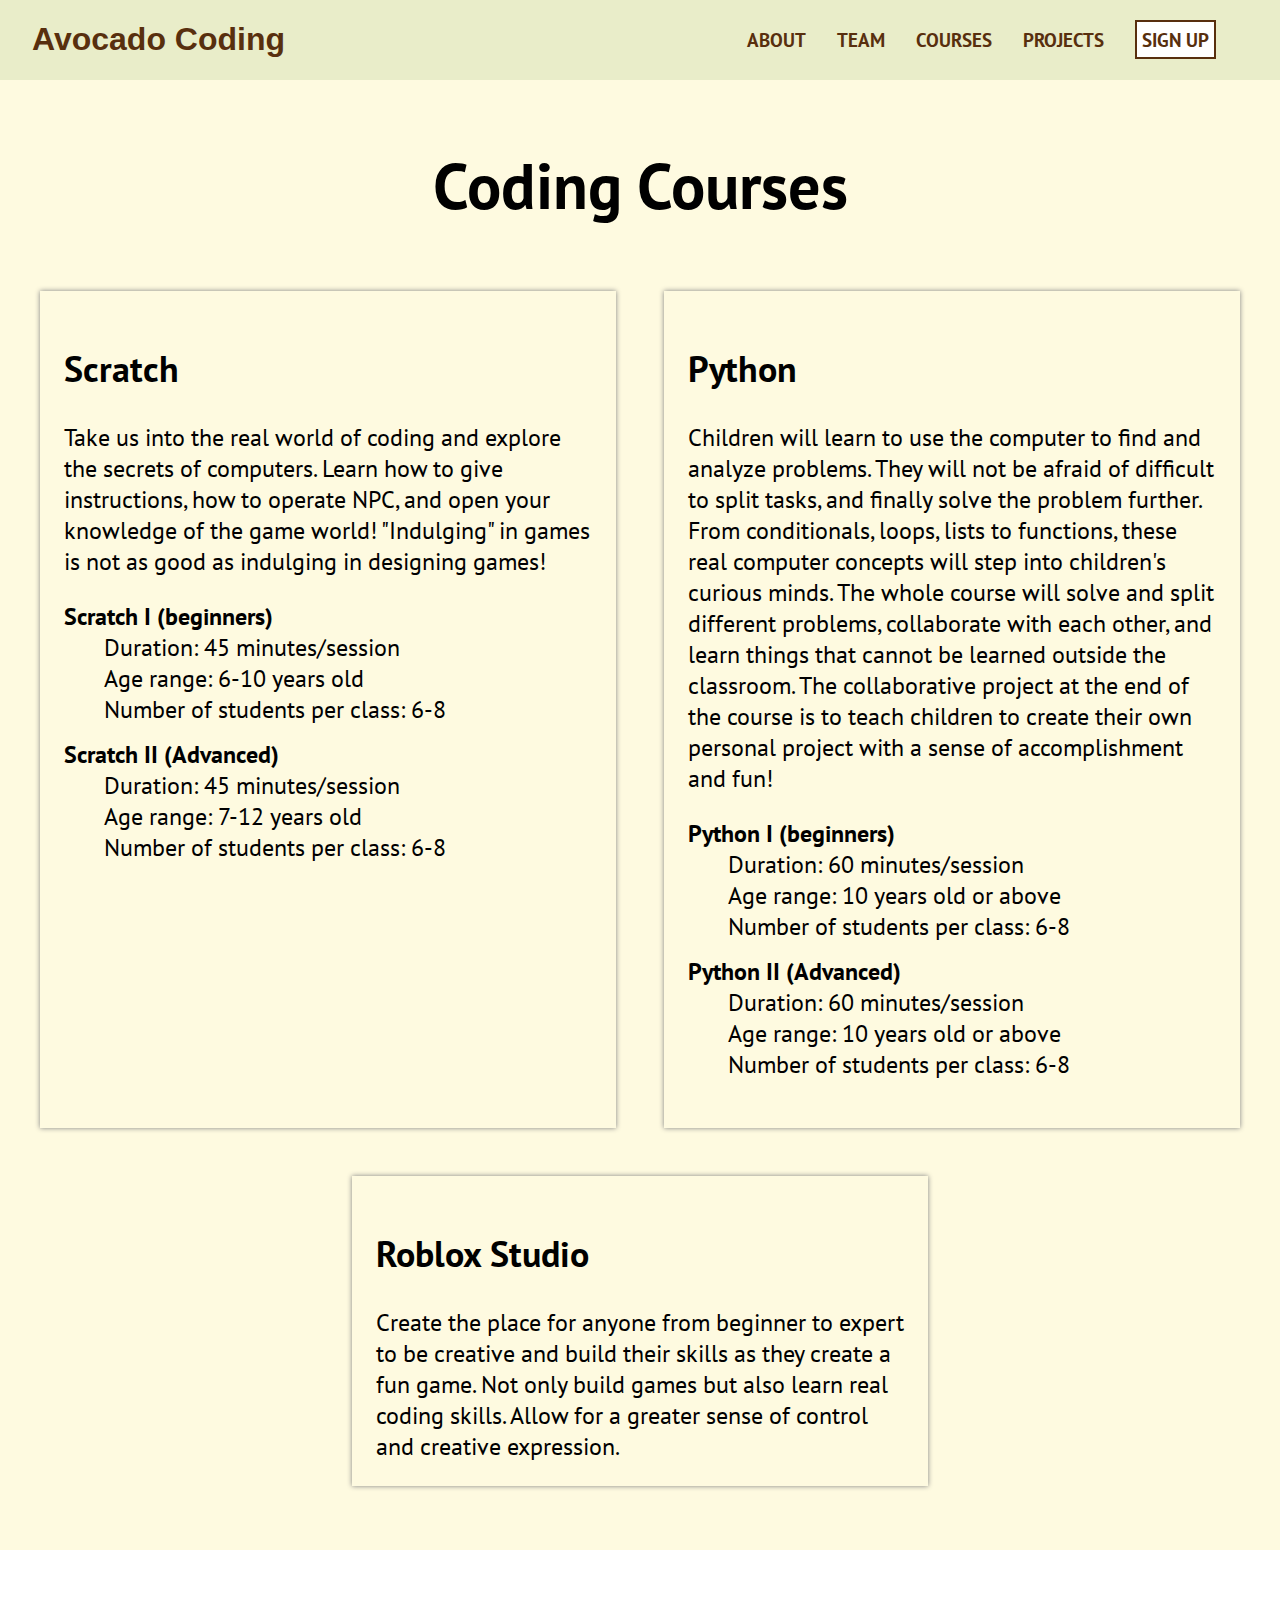
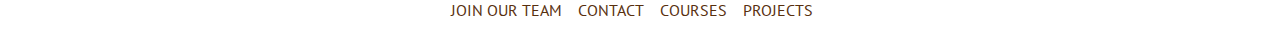
==== commit 975d3757: "10.05.ver1" ====
--- a/courses.html
+++ b/courses.html
@@ -17,7 +17,7 @@
 
     <!-- courses-->
     <section id="courses_container">
-        <div>
+        <div id="course_title">
             <h1>Coding Courses</h1>
         </div>
         <article id="course_columns">
@@ -26,11 +26,11 @@
                 <div class="classdescription">Take us into the real world of coding and explore the secrets of computers. Learn how to give instructions, how to operate NPC, and open your knowledge of the game world! "Indulging" in games is not as good as indulging in designing games!
                 </div>
                 <p class="learnmore">
-                    <dt>Scratch I (beginners)</dt>
+                    <dt><b>Scratch I (beginners)</b></dt>
                     <dd>Duration: 45 minutes/session</dd>
                     <dd>Age range: 6-10 years old</dd>
                     <dd>Number of students per class: 6-8</dd>
-                    <dt>Scratch II (Advanced)</dt>
+                    <dt><b>Scratch II (Advanced)</b></dt>
                     <dd>Duration: 45 minutes/session</dd>
                     <dd>Age range: 7-12 years old</dd>
                     <dd>Number of students per class: 6-8</dd>
@@ -45,12 +45,12 @@
                         The collaborative project at the end of the course is to teach children to create their own personal project with a sense of accomplishment and fun!
                 </div>
                 <p class="learnmore">
-                    <dt>Python I (beginners)</dt>
+                    <dt><b>Python I (beginners)</b></dt>
                     <dd>Duration: 60 minutes/session</dd>
                     <dd>Age range: 10 years old or above</dd>
                     <dd>Number of students per class: 6-8</dd>
 
-                    <dt>Python II (Advanced)</dt>
+                    <dt><b>Python II (Advanced)</b></dt>
                     <dd>Duration: 60 minutes/session</dd>
                     <dd>Age range: 10 years old or above</dd>
                     <dd>Number of students per class: 6-8</dd>
--- a/avocadostyle.css
+++ b/avocadostyle.css
@@ -239,10 +239,14 @@
     height: 1800px;
 }
 
+#index_hero_box {
+    max-width: 470px;
+}
+
 #hero_container {
-    padding: 0 4em;
+    padding: 2rem;
     max-width: 95%;
-    height: 1000px;
+    height: 800px;
     margin: 0 auto;
     display: flex;
     justify-content: center;
@@ -255,7 +259,7 @@
 
 #quotation {
     margin-top:0;
-    font-size: 2.5rem;
+    font-size: 3rem;
     font-weight: 1000;
     color:white;
     text-shadow: 2px 2px 15px #26272a;
@@ -264,7 +268,7 @@
 
 #author {
     text-align: right;
-    font-size: 3rem;
+    font-size: 2.5rem;
     color:white;
     text-shadow: 2px 2px 15px #26272a;
 }
@@ -298,7 +302,7 @@
     background-color: var(--avogreen);
     max-width: 85%;
     position: absolute;
-    top: 950px;
+    top: 750px;
     left: 0;
     right: 0;
     margin: auto;  
@@ -314,9 +318,8 @@
 }
 
 #about_pic {
-    width: calc(100% + 5em);
-    display:flex;
-    margin: 0 auto;
+    width: 350px;
+    margin: auto;
 }
 
 #about_section h2 {
@@ -338,73 +341,22 @@
 }
 
 @media screen and (min-width: 420px) {
-    #hero_container {
-        padding: 2em;
-        max-width: 75%;
-        height: 1000px;
-        margin: 0 auto;
-        display: flex;
-        justify-content: center;
-        align-items: center;
-        position:relative;
-        background-image: url("IMG_4801.jpg");
-        background-position: center;
-        background-size:cover;
-    }
-
+    #index_hero_box {
+        max-width: 470px;
+    }
+  
     #quotation {
-        margin-top:0;
-        font-size: 4rem;
-        font-weight: 1000;
-        color:white;
-        text-shadow: 2px 2px 15px #26272a;
-        text-transform: uppercase;
-    }
-
-    #about_pic {
-        width: 100%;
-        
-    }
-
+        font-size: 3.7rem;
+    }
+}
+
+@media screen and (min-width: 800px) {
     #index_hero_box {
-        padding: 10em;
-        height: 1000px;
-        background-image: url("IMG_4801.jpg");
-        background-position: center;
-        background-size:cover;
-    }
-}
-
-@media screen and (min-width: 800px) {
-    #hero_container {
-        padding: 2em;
-        max-width: 75%;
-        height: 1000px;
-        margin: 0 auto;
-        display: flex;
-        justify-content: center;
-        align-items: center;
-        position:relative;
-        background-image: url("IMG_4801.jpg");
-        background-position: center;
-        background-size:cover;
+        max-width: 950px;  
     }
 
     #quotation {
-        margin-top:0;
-        font-size: 4.5rem;
-        font-weight: 1000;
-        color:white;
-        text-shadow: 2px 2px 15px #26272a;
-        text-transform: uppercase;
-    }
-
-    #index_hero_box {
-        padding: 10em;
-        height: 1000px;
-        background-image: url("IMG_4801.jpg");
-        background-position: center;
-        background-size:cover;
+        font-size: 4.5rem; 
     }
 }
 
@@ -457,8 +409,8 @@
 }
 
 .teammember_profiles {
-    background-color: var(--avoseed);
-    padding: 0 1em;
+    background-color: inherit;
+    padding: 0 0.5em;
     margin: 1em auto;
     text-align: left;
     overflow: hidden;
@@ -471,23 +423,36 @@
     color: var(--darkgreen);
 }
 
+.team_member_name {
+    margin-bottom: 0;
+    text-align: center;
+}
 .title {
+    margin-top: 0;
     font-style: italic;
-}
+    text-align: center;
+}
+
 .teacher_photos {
-    height: 10em;
+    height: 8em;
     margin: 0 1em 1em 0;
     float: right;
-   
 }
 
 @media screen and (min-width: 420px) {
-    
-    
+    .teacher_photos {
+        height: 10em;
+    }
+
+    .teammember_profiles {
+        padding: 0 1em;
+    }
 }
 
 @media screen and (min-width: 800px) {
-    
+    .teacher_photos {
+        height: 12em;
+    }
 }
 
 /*===== Courses =====*/
@@ -495,18 +460,16 @@
 #courses_container {
     width: 100%;
     padding-top: 5em;
-    text-align: center;
-    margin: 0 auto;
+}
+
+#course_title {
+    text-align: center;
 }
 
 #courses_container h1 {
-    display:flex;
-    margin:1em;
-    text-align: center;
     font-size: 4rem;
     font-weight: bolder;
 }
-
 
 #course_columns {
     margin: 1em auto;
@@ -522,34 +485,26 @@
     padding: 1em;
     font-size: 1.5rem;
     background-color: var(--background);
-    
     border: 1px gray;
     box-shadow: 0 0 5px gray;
 }
 
+#courses_container dt {
+    margin-top: 0.875rem;
+}
+
 @media screen and (min-width: 420px) {
-
      #courses_container h1 {
-        color:blue;
-        
-        width: 100%;
-        margin:0 auto;
-       
-        text-align: center;
-    }
-}
-
-@media screen and (min-width: 800px) {
-
-    #courses_container h1 {
-        display:none;
-        color: red;
-        display:flex;
         margin:1em;
-        text-align: center;
         font-size: 4rem;
         font-weight: bolder;
-        
+    }
+}
+
+@media screen and (min-width: 800px) {
+    #courses_container h1 {
+        font-size: 4rem;
+        font-weight: bolder;
     }
 }
 
@@ -678,7 +633,8 @@
 }
 
 #upload_section img {
-    width: 25%;
+    width: 65%;
+    max-width: 550px;
     margin: auto;
     display: block; 
 }
@@ -751,7 +707,7 @@
 
 #signup_container h1 {
     text-align: center;
-    font-size: 6vw;
+    font-size: 2.5rem;
     font-weight: bolder;
     margin-top: 2em;   
 }
